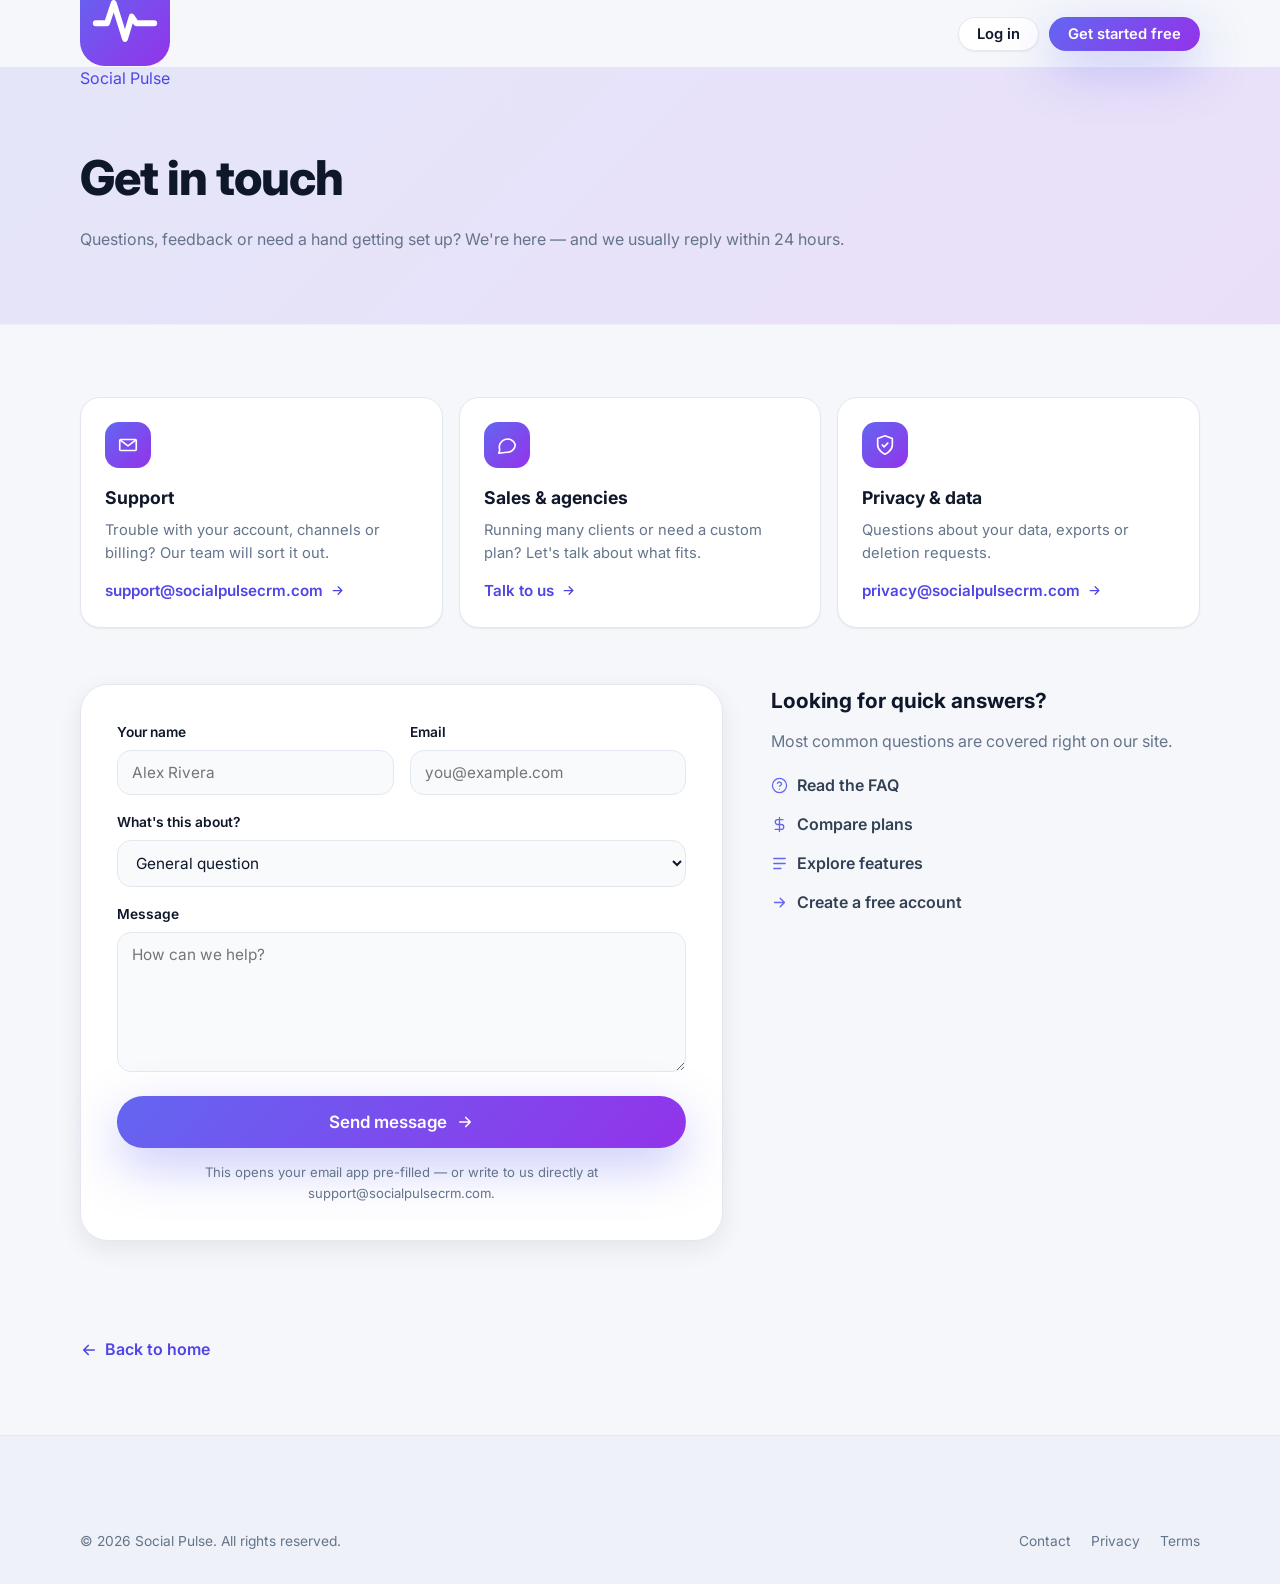
==== contact/index.html @ da322bde "landing" ====
<!DOCTYPE html>
<html lang="en">
<head>
  <meta charset="UTF-8" />
  <meta name="viewport" content="width=device-width, initial-scale=1.0" />
  <title>Contact &amp; Help — Social Pulse</title>
  <meta name="description" content="Get in touch with the Social Pulse team. Email support, sales and privacy, or send us a message — we usually reply within 24 hours." />
  <meta name="robots" content="index, follow" />
  <meta name="theme-color" content="#6366f1" />
  <link rel="canonical" href="https://socialpulsecrm.com/contact/" />
  <link rel="icon" href="/assets/favicon.svg" type="image/svg+xml" />

  <link rel="preconnect" href="https://fonts.googleapis.com" />
  <link rel="preconnect" href="https://fonts.gstatic.com" crossorigin />
  <link rel="preload" as="style" href="https://fonts.googleapis.com/css2?family=Inter:wght@400;500;600;700;800;900&display=swap" onload="this.onload=null;this.rel='stylesheet'" />
  <noscript><link rel="stylesheet" href="https://fonts.googleapis.com/css2?family=Inter:wght@400;500;600;700;800;900&display=swap" /></noscript>

  <link rel="stylesheet" href="/css/tokens.css" />
  <link rel="stylesheet" href="/css/base.css" />
  <link rel="stylesheet" href="/css/buttons.css" />
  <link rel="stylesheet" href="/css/footer.css" />
  <link rel="stylesheet" href="/css/legal.css" />
</head>
<body>
  <a class="skip-link" href="#main">Skip to content</a>

  <header class="legal-nav">
    <div class="container legal-nav__inner">
      <a class="brand" href="/" aria-label="Social Pulse home">
        <svg class="brand__mark" viewBox="0 0 40 40" fill="none" aria-hidden="true">
          <rect width="40" height="40" rx="11" fill="url(#bg)" />
          <path d="M7 21h5l3-9 5 16 3-10 2 3h8" stroke="#fff" stroke-width="2.6" stroke-linecap="round" stroke-linejoin="round" />
          <defs><linearGradient id="bg" x1="0" y1="0" x2="40" y2="40" gradientUnits="userSpaceOnUse"><stop stop-color="#6366f1" /><stop offset="1" stop-color="#9333ea" /></linearGradient></defs>
        </svg>
        Social Pulse
      </a>
      <div class="legal-nav__actions">
        <a class="btn btn-ghost btn-sm" href="https://app.socialpulsecrm.com/login">Log in</a>
        <a class="btn btn-primary btn-sm" href="https://app.socialpulsecrm.com/register">Get started free</a>
      </div>
    </div>
  </header>

  <section class="legal-hero">
    <div class="container">
      <h1>Get in touch</h1>
      <p>Questions, feedback or need a hand getting set up? We're here — and we usually reply within 24 hours.</p>
    </div>
  </section>

  <main id="main" class="contact">
    <!-- Contact methods -->
    <div class="contact__methods">
      <div class="cmethod">
        <div class="cmethod__icon"><svg viewBox="0 0 24 24" fill="none"><path d="M4 6h16a1 1 0 0 1 1 1v10a1 1 0 0 1-1 1H4a1 1 0 0 1-1-1V7a1 1 0 0 1 1-1Z" stroke="currentColor" stroke-width="1.8"/><path d="m4 7 8 6 8-6" stroke="currentColor" stroke-width="1.8" stroke-linecap="round" stroke-linejoin="round"/></svg></div>
        <h3>Support</h3>
        <p>Trouble with your account, channels or billing? Our team will sort it out.</p>
        <a href="mailto:support@socialpulsecrm.com">support@socialpulsecrm.com
          <svg viewBox="0 0 24 24" fill="none"><path d="M5 12h14M13 6l6 6-6 6" stroke="currentColor" stroke-width="2" stroke-linecap="round" stroke-linejoin="round"/></svg>
        </a>
      </div>
      <div class="cmethod">
        <div class="cmethod__icon"><svg viewBox="0 0 24 24" fill="none"><path d="M21 11.5a8.4 8.4 0 0 1-9 8.4L3 21l1.1-3.6A8.4 8.4 0 1 1 21 11.5Z" stroke="currentColor" stroke-width="1.8" stroke-linejoin="round"/></svg></div>
        <h3>Sales &amp; agencies</h3>
        <p>Running many clients or need a custom plan? Let's talk about what fits.</p>
        <a href="mailto:support@socialpulsecrm.com?subject=Sales%20enquiry">Talk to us
          <svg viewBox="0 0 24 24" fill="none"><path d="M5 12h14M13 6l6 6-6 6" stroke="currentColor" stroke-width="2" stroke-linecap="round" stroke-linejoin="round"/></svg>
        </a>
      </div>
      <div class="cmethod">
        <div class="cmethod__icon"><svg viewBox="0 0 24 24" fill="none"><path d="M12 22s8-3.5 8-10V5l-8-3-8 3v7c0 6.5 8 10 8 10Z" stroke="currentColor" stroke-width="1.8" stroke-linejoin="round"/><path d="m9 12 2 2 4-4" stroke="currentColor" stroke-width="1.8" stroke-linecap="round" stroke-linejoin="round"/></svg></div>
        <h3>Privacy &amp; data</h3>
        <p>Questions about your data, exports or deletion requests.</p>
        <a href="mailto:privacy@socialpulsecrm.com">privacy@socialpulsecrm.com
          <svg viewBox="0 0 24 24" fill="none"><path d="M5 12h14M13 6l6 6-6 6" stroke="currentColor" stroke-width="2" stroke-linecap="round" stroke-linejoin="round"/></svg>
        </a>
      </div>
    </div>

    <!-- Form + aside -->
    <div class="contact__layout">
      <form class="cform" id="contactForm" novalidate>
        <div class="cform__row">
          <div class="field">
            <label for="cf-name">Your name</label>
            <input id="cf-name" name="name" type="text" autocomplete="name" placeholder="Alex Rivera" required />
          </div>
          <div class="field">
            <label for="cf-email">Email</label>
            <input id="cf-email" name="email" type="email" autocomplete="email" placeholder="you@example.com" required />
          </div>
        </div>
        <div class="field" style="margin-bottom:16px">
          <label for="cf-topic">What's this about?</label>
          <select id="cf-topic" name="topic">
            <option>General question</option>
            <option>Support</option>
            <option>Sales &amp; agencies</option>
            <option>Billing</option>
            <option>Privacy &amp; data</option>
            <option>Feedback</option>
          </select>
        </div>
        <div class="field" style="margin-bottom:18px">
          <label for="cf-message">Message</label>
          <textarea id="cf-message" name="message" placeholder="How can we help?" required></textarea>
        </div>
        <button type="submit" class="btn btn-primary btn-lg">
          Send message
          <svg viewBox="0 0 24 24" fill="none" aria-hidden="true"><path d="M5 12h14M13 6l6 6-6 6" stroke="currentColor" stroke-width="2.2" stroke-linecap="round" stroke-linejoin="round"/></svg>
        </button>
        <p class="cform__note" id="contactNote">This opens your email app pre-filled — or write to us directly at support@socialpulsecrm.com.</p>
      </form>

      <aside class="cform__aside">
        <h3>Looking for quick answers?</h3>
        <p>Most common questions are covered right on our site.</p>
        <ul class="cform__links">
          <li><a href="/#faq"><svg viewBox="0 0 24 24" fill="none"><path d="M9.1 9a3 3 0 0 1 5.8 1c0 2-3 3-3 3M12 17h.01M12 22a10 10 0 1 0 0-20 10 10 0 0 0 0 20Z" stroke="currentColor" stroke-width="1.8" stroke-linecap="round" stroke-linejoin="round"/></svg> Read the FAQ</a></li>
          <li><a href="/#pricing"><svg viewBox="0 0 24 24" fill="none"><path d="M12 2v20M17 5H9.5a3.5 3.5 0 0 0 0 7h5a3.5 3.5 0 0 1 0 7H6" stroke="currentColor" stroke-width="1.8" stroke-linecap="round"/></svg> Compare plans</a></li>
          <li><a href="/#features"><svg viewBox="0 0 24 24" fill="none"><path d="M4 5h16M4 12h16M4 19h10" stroke="currentColor" stroke-width="2" stroke-linecap="round"/></svg> Explore features</a></li>
          <li><a href="https://app.socialpulsecrm.com/register"><svg viewBox="0 0 24 24" fill="none"><path d="M5 12h14M13 6l6 6-6 6" stroke="currentColor" stroke-width="2" stroke-linecap="round" stroke-linejoin="round"/></svg> Create a free account</a></li>
        </ul>
      </aside>
    </div>

    <a class="legal__back" href="/">
      <svg viewBox="0 0 24 24" width="18" height="18" fill="none" aria-hidden="true"><path d="M19 12H5M11 18l-6-6 6-6" stroke="currentColor" stroke-width="2.2" stroke-linecap="round" stroke-linejoin="round"/></svg>
      Back to home
    </a>
  </main>

  <footer class="footer">
    <div class="container">
      <div class="footer__bottom" style="margin-top:0;border-top:0">
        <span>© 2026 Social Pulse. All rights reserved.</span>
        <nav aria-label="Legal">
          <a href="/contact/">Contact</a>
          <a href="/privacy/">Privacy</a>
          <a href="/terms/">Terms</a>
        </nav>
      </div>
    </div>
  </footer>

  <script src="/js/contact.js" defer></script>
</body>
</html>
---- css/tokens.css ----
/* ============================================================
   Social Pulse — Design tokens
   Brand, neutrals (light + dark), shadows, shape, layout.
   ============================================================ */

:root {
  /* Brand */
  --brand-600: #4f46e5;
  --brand-500: #6366f1;
  --brand-400: #818cf8;
  --violet-600: #7c3aed;
  --violet-500: #9333ea;
  --violet-400: #a855f7;
  --gradient: linear-gradient(135deg, #6366f1 0%, #9333ea 100%);
  --gradient-soft: linear-gradient(135deg, rgba(99, 102, 241, 0.12), rgba(147, 51, 234, 0.12));

  /* Neutrals (light) */
  --bg: #f6f7fb;
  --bg-2: #eef1f8;
  --surface: #ffffff;
  --surface-2: #f8fafc;
  --border: #e3e8f0;
  --border-soft: #edf1f7;
  --ink: #0f172a;
  --text: #334155;
  --muted: #64748b;
  --on-brand: #ffffff;

  /* Accents */
  --success: #16a34a;
  --success-soft: #dcfce7;
  --shadow-sm: 0 1px 2px rgba(15, 23, 42, 0.06);
  --shadow-md: 0 8px 24px rgba(15, 23, 42, 0.08);
  --shadow-lg: 0 24px 60px rgba(15, 23, 42, 0.14);
  --shadow-brand: 0 18px 50px rgba(99, 102, 241, 0.35);

  /* Shape */
  --r-sm: 8px;
  --r-md: 14px;
  --r-lg: 20px;
  --r-xl: 28px;
  --r-full: 999px;

  /* Layout */
  --container: 1160px;
  --nav-h: 68px;

  --font: "Inter", -apple-system, BlinkMacSystemFont, "Segoe UI", Roboto,
    Helvetica, Arial, sans-serif;
}

@media (prefers-color-scheme: dark) {
  :root {
    --bg: #0d1117;
    --bg-2: #12161f;
    --surface: #191f29;
    --surface-2: #212834;
    --border: #2c3543;
    --border-soft: #232b37;
    --ink: #f1f5fb;
    --text: #c4cdda;
    --muted: #94a1b4;
    --gradient-soft: linear-gradient(135deg, rgba(99, 102, 241, 0.18), rgba(147, 51, 234, 0.18));
    --success-soft: rgba(34, 197, 94, 0.16);
    --shadow-sm: 0 1px 2px rgba(0, 0, 0, 0.4);
    --shadow-md: 0 10px 30px rgba(0, 0, 0, 0.45);
    --shadow-lg: 0 26px 64px rgba(0, 0, 0, 0.55);
  }
}
---- css/base.css ----
/* ============================================================
   Base — reset, typography, a11y, layout helpers, section heads
   ============================================================ */

*,
*::before,
*::after {
  box-sizing: border-box;
  margin: 0;
  padding: 0;
}

html {
  scroll-behavior: smooth;
  -webkit-text-size-adjust: 100%;
}

@media (prefers-reduced-motion: reduce) {
  html {
    scroll-behavior: auto;
  }
  *,
  *::before,
  *::after {
    animation-duration: 0.001ms !important;
    transition-duration: 0.001ms !important;
    scroll-behavior: auto !important;
  }
}

body {
  font-family: var(--font);
  background: var(--bg);
  color: var(--text);
  line-height: 1.6;
  -webkit-font-smoothing: antialiased;
  text-rendering: optimizeLegibility;
  overflow-x: hidden;
}

img,
svg {
  display: block;
  max-width: 100%;
}

a {
  color: var(--brand-600);
  text-decoration: none;
}

button {
  font-family: inherit;
  cursor: pointer;
}

:focus-visible {
  outline: 3px solid var(--brand-500);
  outline-offset: 2px;
  border-radius: 4px;
}

h1,
h2,
h3,
h4 {
  color: var(--ink);
}

/* ---------- Skip link ---------- */
.skip-link {
  position: absolute;
  left: -999px;
  top: 0;
  z-index: 100;
  background: var(--ink);
  color: #fff;
  padding: 10px 18px;
  border-radius: 0 0 var(--r-sm) 0;
}
.skip-link:focus {
  left: 0;
}

/* ---------- Layout helpers ---------- */
.container {
  width: 100%;
  max-width: var(--container);
  margin-inline: auto;
  padding-inline: 20px;
}

section {
  position: relative;
}

.section-pad {
  padding-block: clamp(56px, 9vw, 112px);
}

.eyebrow {
  display: inline-flex;
  align-items: center;
  gap: 8px;
  font-size: 0.8rem;
  font-weight: 700;
  letter-spacing: 0.08em;
  text-transform: uppercase;
  color: var(--brand-600);
  background: var(--gradient-soft);
  padding: 6px 14px;
  border-radius: var(--r-full);
}

.section-head {
  max-width: 720px;
  margin-inline: auto;
  text-align: center;
  margin-bottom: clamp(40px, 6vw, 64px);
}

.section-head h2 {
  font-size: clamp(1.9rem, 4.2vw, 3rem);
  line-height: 1.1;
  letter-spacing: -0.02em;
  color: var(--ink);
  margin-block: 18px 14px;
  font-weight: 800;
}

.section-head p {
  font-size: clamp(1.02rem, 2vw, 1.2rem);
  color: var(--muted);
}

.gradient-text {
  background: var(--gradient);
  -webkit-background-clip: text;
  background-clip: text;
  -webkit-text-fill-color: transparent;
  color: transparent;
}
---- css/buttons.css ----
/* ============================================================
   Buttons — primary, ghost (also the nav "Log in" button), light
   ============================================================ */

.btn {
  display: inline-flex;
  align-items: center;
  justify-content: center;
  gap: 9px;
  font-weight: 600;
  font-size: 1rem;
  padding: 13px 24px;
  border-radius: var(--r-full);
  border: 1.5px solid transparent;
  transition: transform 0.18s ease, box-shadow 0.18s ease, background 0.18s ease,
    border-color 0.18s ease, color 0.18s ease;
  white-space: nowrap;
  line-height: 1;
}
.btn svg {
  width: 18px;
  height: 18px;
}
.btn-primary {
  background: var(--gradient);
  color: var(--on-brand);
  box-shadow: var(--shadow-brand);
}
.btn-primary:hover {
  transform: translateY(-2px);
  box-shadow: 0 22px 60px rgba(99, 102, 241, 0.45);
}
.btn-ghost {
  background: var(--surface);
  color: var(--ink);
  border-color: var(--border);
  box-shadow: var(--shadow-sm);
}
.btn-ghost:hover {
  transform: translateY(-2px);
  border-color: var(--brand-400);
  box-shadow: var(--shadow-md);
}
.btn-light {
  background: rgba(255, 255, 255, 0.14);
  color: #fff;
  border-color: rgba(255, 255, 255, 0.3);
  backdrop-filter: blur(8px);
}
.btn-light:hover {
  background: rgba(255, 255, 255, 0.22);
  transform: translateY(-2px);
}
.btn-lg {
  padding: 16px 30px;
  font-size: 1.06rem;
}
.btn-sm {
  padding: 9px 18px;
  font-size: 0.92rem;
}
---- css/footer.css ----
/* ============================================================
   CTA banner, footer, reveal-on-scroll
   ============================================================ */

.cta {
  position: relative;
  background: var(--gradient);
  border-radius: var(--r-xl);
  padding: clamp(40px, 7vw, 72px);
  text-align: center;
  overflow: hidden;
  box-shadow: var(--shadow-brand);
}
.cta::before {
  content: "";
  position: absolute;
  inset: 0;
  background: radial-gradient(circle at 20% 20%, rgba(255, 255, 255, 0.22), transparent 55%),
    radial-gradient(circle at 80% 80%, rgba(255, 255, 255, 0.15), transparent 55%);
  pointer-events: none;
}
.cta > * {
  position: relative;
}
.cta h2 {
  color: #fff;
  font-size: clamp(1.8rem, 4.4vw, 2.8rem);
  letter-spacing: -0.02em;
  font-weight: 800;
  margin-bottom: 14px;
  line-height: 1.1;
}
.cta p {
  color: rgba(255, 255, 255, 0.92);
  font-size: 1.12rem;
  max-width: 560px;
  margin: 0 auto 28px;
}
.cta__btns {
  display: flex;
  flex-wrap: wrap;
  gap: 14px;
  justify-content: center;
}
.cta .btn-primary {
  background: #fff;
  color: var(--brand-600);
  box-shadow: 0 14px 40px rgba(0, 0, 0, 0.2);
}
.cta .btn-primary:hover {
  background: #fff;
  color: var(--violet-600);
}

/* ---------- Footer ---------- */
.footer {
  background: var(--bg-2);
  border-top: 1px solid var(--border);
  padding-block: clamp(48px, 7vw, 72px) 32px;
}
.footer__grid {
  display: grid;
  gap: 38px;
  grid-template-columns: 1fr;
}
.footer__brand p {
  color: var(--muted);
  font-size: 0.92rem;
  margin: 14px 0 18px;
  max-width: 300px;
}
.footer__social {
  display: flex;
  gap: 10px;
}
.footer__social a {
  width: 38px;
  height: 38px;
  border-radius: var(--r-sm);
  border: 1px solid var(--border);
  background: var(--surface);
  display: grid;
  place-items: center;
  color: var(--muted);
  transition: color 0.18s ease, border-color 0.18s ease, transform 0.18s ease;
}
.footer__social a:hover {
  color: var(--brand-600);
  border-color: var(--brand-400);
  transform: translateY(-2px);
}
.footer__social svg {
  width: 18px;
  height: 18px;
}
.footer__cols {
  display: grid;
  gap: 32px;
  grid-template-columns: 1fr 1fr;
}
.footer__col h5 {
  font-size: 0.8rem;
  font-weight: 700;
  letter-spacing: 0.06em;
  text-transform: uppercase;
  color: var(--ink);
  margin-bottom: 14px;
}
.footer__col a {
  display: block;
  color: var(--muted);
  font-size: 0.92rem;
  padding: 5px 0;
  transition: color 0.16s ease;
}
.footer__col a:hover {
  color: var(--brand-600);
}
.footer__bottom {
  margin-top: 40px;
  padding-top: 22px;
  border-top: 1px solid var(--border);
  display: flex;
  flex-wrap: wrap;
  gap: 12px;
  align-items: center;
  justify-content: space-between;
  color: var(--muted);
  font-size: 0.86rem;
}
.footer__bottom nav {
  display: flex;
  gap: 20px;
}
.footer__bottom a {
  color: var(--muted);
}
.footer__bottom a:hover {
  color: var(--brand-600);
}
@media (min-width: 720px) {
  .footer__cols {
    grid-template-columns: repeat(4, 1fr);
  }
}
@media (min-width: 940px) {
  .footer__grid {
    grid-template-columns: 1.4fr 2.6fr;
  }
}

/* ---------- Reveal on scroll ---------- */
/* Visible by default; only hidden when JS is active (.js on <html>),
   so no-JS users always see content. */
.reveal {
  transition: opacity 0.6s ease, transform 0.6s ease;
}
.js .reveal {
  opacity: 0;
  transform: translateY(24px);
}
.js .reveal.in {
  opacity: 1;
  transform: none;
}
@media (prefers-reduced-motion: reduce) {
  .js .reveal {
    opacity: 1;
    transform: none;
  }
}
---- css/legal.css ----
/* ============================================================
   Legal pages (privacy / terms) + Contact page
   ============================================================ */

.legal-nav {
  position: sticky;
  top: 0;
  z-index: 50;
  height: var(--nav-h);
  background: color-mix(in srgb, var(--bg) 90%, transparent);
  backdrop-filter: saturate(180%) blur(14px);
  border-bottom: 1px solid var(--border);
}
.legal-nav__inner {
  height: var(--nav-h);
  display: flex;
  align-items: center;
  justify-content: space-between;
  gap: 14px;
}
.legal-nav__actions {
  display: flex;
  align-items: center;
  gap: 10px;
}
.legal-hero {
  background: var(--gradient-soft);
  border-bottom: 1px solid var(--border-soft);
  padding-block: clamp(40px, 7vw, 72px);
}
.legal-hero h1 {
  font-size: clamp(2rem, 5vw, 3rem);
  letter-spacing: -0.02em;
  font-weight: 800;
}
.legal-hero p {
  color: var(--muted);
  margin-top: 10px;
}
.legal {
  max-width: 820px;
  margin-inline: auto;
  padding: clamp(40px, 7vw, 72px) 20px;
}
.legal__toc {
  display: flex;
  flex-wrap: wrap;
  gap: 10px 18px;
  padding-bottom: 26px;
  margin-bottom: 30px;
  border-bottom: 1px solid var(--border);
}
.legal__toc a {
  font-weight: 600;
  font-size: 0.92rem;
}
.legal h2 {
  font-size: 1.35rem;
  margin-top: 36px;
  margin-bottom: 12px;
  color: var(--ink);
  letter-spacing: -0.01em;
  scroll-margin-top: calc(var(--nav-h) + 12px);
}
.legal h2:first-of-type {
  margin-top: 0;
}
.legal p,
.legal li {
  color: var(--text);
  margin-bottom: 12px;
  font-size: 1rem;
}
.legal ul {
  padding-left: 22px;
  margin-bottom: 14px;
}
.legal li {
  margin-bottom: 8px;
}
.legal strong {
  color: var(--ink);
}
.legal hr {
  border: 0;
  border-top: 1px solid var(--border);
  margin-block: 48px;
}
.legal__back {
  display: inline-flex;
  align-items: center;
  gap: 7px;
  margin-top: 40px;
  font-weight: 600;
}

/* ---------- Contact page ---------- */
.contact {
  max-width: var(--container);
  margin-inline: auto;
  padding: clamp(40px, 7vw, 72px) 20px;
  display: grid;
  gap: clamp(32px, 5vw, 56px);
}
.contact__methods {
  display: grid;
  gap: 16px;
  grid-template-columns: 1fr;
}
.cmethod {
  background: var(--surface);
  border: 1px solid var(--border);
  border-radius: var(--r-lg);
  padding: 24px;
  box-shadow: var(--shadow-sm);
  transition: transform 0.18s ease, box-shadow 0.18s ease, border-color 0.18s ease;
}
.cmethod:hover {
  transform: translateY(-3px);
  box-shadow: var(--shadow-md);
  border-color: var(--brand-400);
}
.cmethod__icon {
  width: 46px;
  height: 46px;
  border-radius: var(--r-md);
  display: grid;
  place-items: center;
  color: #fff;
  background: var(--gradient);
  margin-bottom: 16px;
}
.cmethod__icon svg {
  width: 22px;
  height: 22px;
}
.cmethod h3 {
  font-size: 1.1rem;
  margin-bottom: 6px;
}
.cmethod p {
  color: var(--muted);
  font-size: 0.92rem;
  margin-bottom: 12px;
}
.cmethod a {
  font-weight: 600;
  font-size: 0.95rem;
  display: inline-flex;
  align-items: center;
  gap: 7px;
}
.cmethod a svg {
  width: 15px;
  height: 15px;
}
@media (min-width: 760px) {
  .contact__methods {
    grid-template-columns: repeat(3, 1fr);
  }
}

/* Contact form */
.contact__layout {
  display: grid;
  gap: clamp(28px, 5vw, 48px);
  align-items: start;
}
.cform {
  background: var(--surface);
  border: 1px solid var(--border);
  border-radius: var(--r-xl);
  padding: clamp(24px, 4vw, 36px);
  box-shadow: var(--shadow-md);
}
.cform__row {
  display: grid;
  gap: 16px;
  margin-bottom: 16px;
}
.field {
  display: grid;
  gap: 7px;
}
.field label {
  font-size: 0.86rem;
  font-weight: 600;
  color: var(--ink);
}
.field input,
.field select,
.field textarea {
  font-family: inherit;
  font-size: 0.96rem;
  color: var(--ink);
  background: var(--surface-2);
  border: 1.5px solid var(--border);
  border-radius: var(--r-md);
  padding: 12px 14px;
  transition: border-color 0.16s ease, box-shadow 0.16s ease;
  width: 100%;
}
.field input:focus,
.field select:focus,
.field textarea:focus {
  outline: none;
  border-color: var(--brand-500);
  box-shadow: 0 0 0 3px rgba(99, 102, 241, 0.18);
}
.field textarea {
  resize: vertical;
  min-height: 140px;
}
.cform .btn {
  width: 100%;
  margin-top: 6px;
}
.cform__note {
  margin-top: 14px;
  text-align: center;
  color: var(--muted);
  font-size: 0.82rem;
}
.cform__aside h3 {
  font-size: 1.3rem;
  margin-bottom: 12px;
}
.cform__aside p {
  color: var(--muted);
  margin-bottom: 18px;
}
.cform__links {
  list-style: none;
  display: grid;
  gap: 10px;
}
.cform__links a {
  display: inline-flex;
  align-items: center;
  gap: 9px;
  font-weight: 600;
  color: var(--text);
}
.cform__links a:hover {
  color: var(--brand-600);
}
.cform__links svg {
  width: 17px;
  height: 17px;
  color: var(--brand-500);
}
@media (min-width: 880px) {
  .cform__row {
    grid-template-columns: 1fr 1fr;
  }
  .contact__layout {
    grid-template-columns: 1.5fr 1fr;
  }
}
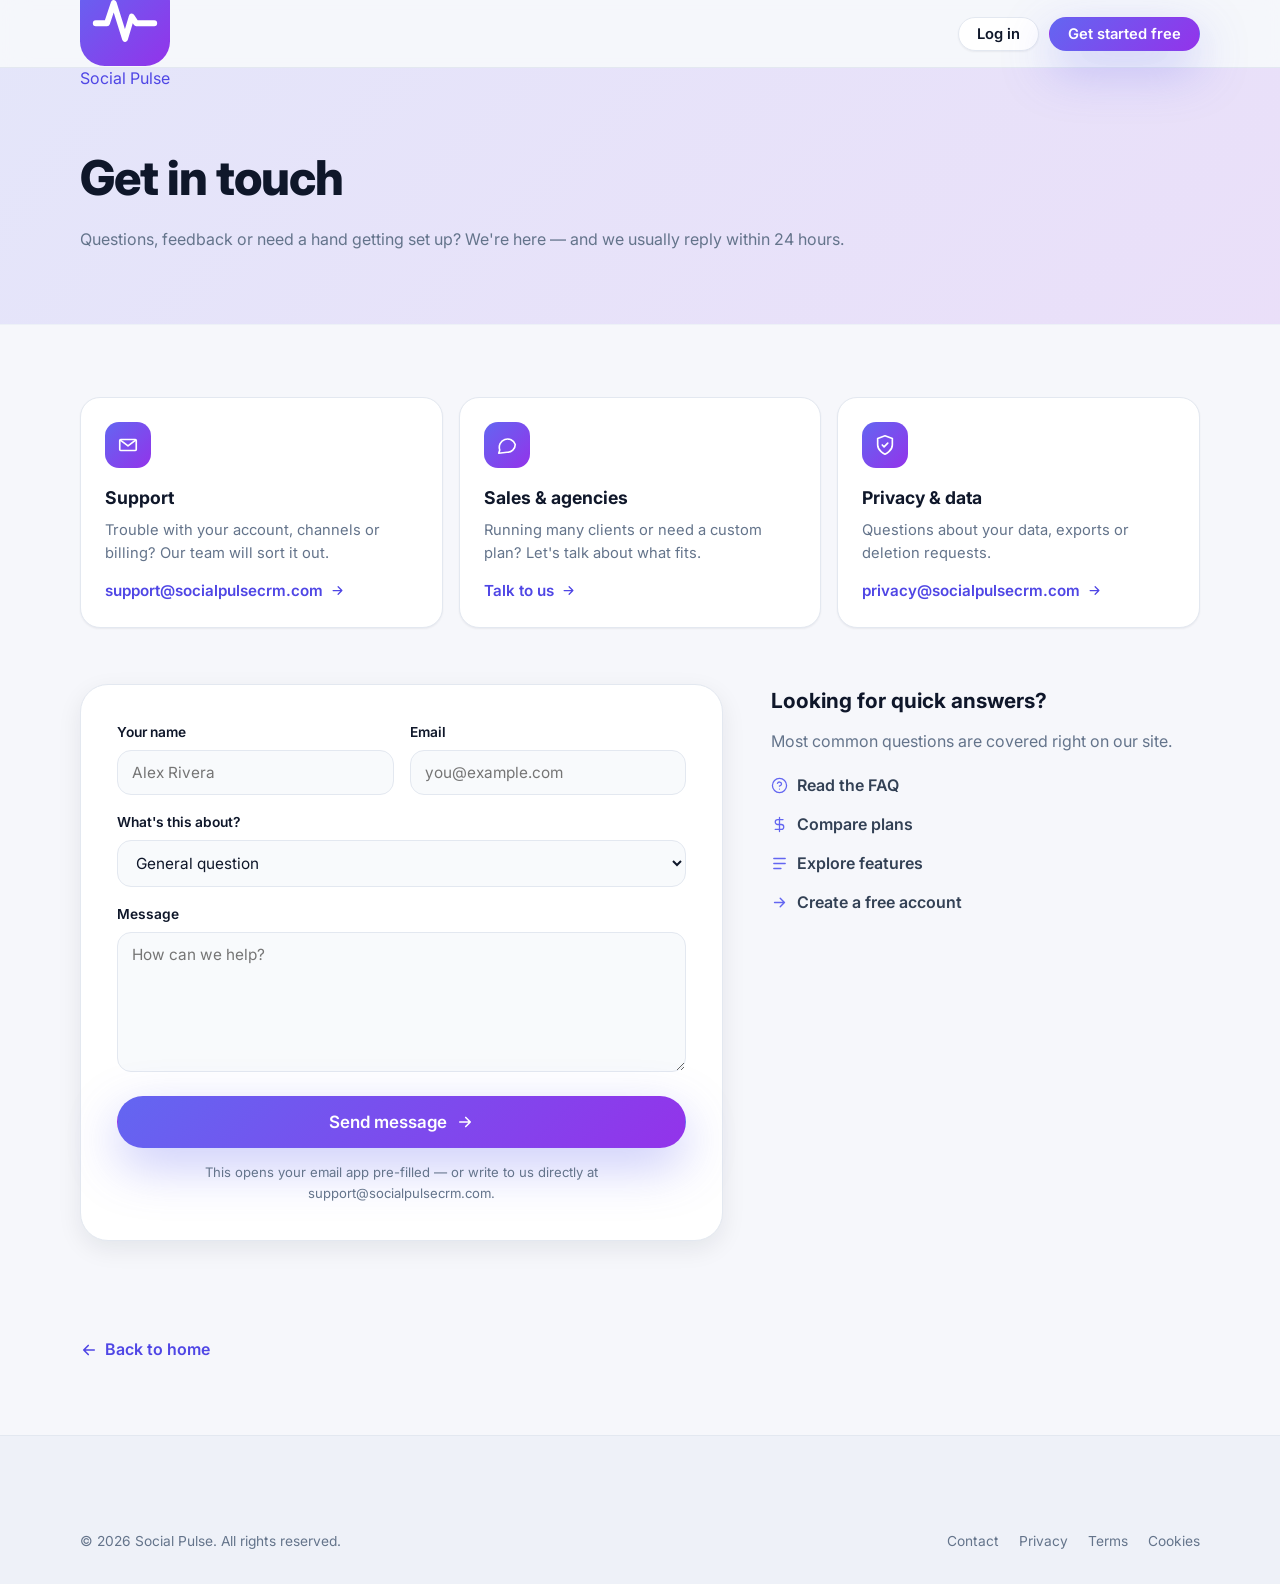
==== commit 68e2b163: "policies improvements" ====
--- a/contact/index.html
+++ b/contact/index.html
@@ -8,7 +8,11 @@
   <meta name="robots" content="index, follow" />
   <meta name="theme-color" content="#6366f1" />
   <link rel="canonical" href="https://socialpulsecrm.com/contact/" />
+  <link rel="icon" href="/assets/favicon-48.png" sizes="48x48" type="image/png" />
+  <link rel="icon" href="/assets/favicon-192.png" sizes="192x192" type="image/png" />
+  <link rel="icon" href="/assets/favicon-512.png" sizes="512x512" type="image/png" />
   <link rel="icon" href="/assets/favicon.svg" type="image/svg+xml" />
+  <link rel="apple-touch-icon" sizes="192x192" href="/assets/favicon-192.png" />
 
   <link rel="preconnect" href="https://fonts.googleapis.com" />
   <link rel="preconnect" href="https://fonts.gstatic.com" crossorigin />
@@ -138,6 +142,7 @@
           <a href="/contact/">Contact</a>
           <a href="/privacy/">Privacy</a>
           <a href="/terms/">Terms</a>
+          <a href="/cookies/">Cookies</a>
         </nav>
       </div>
     </div>
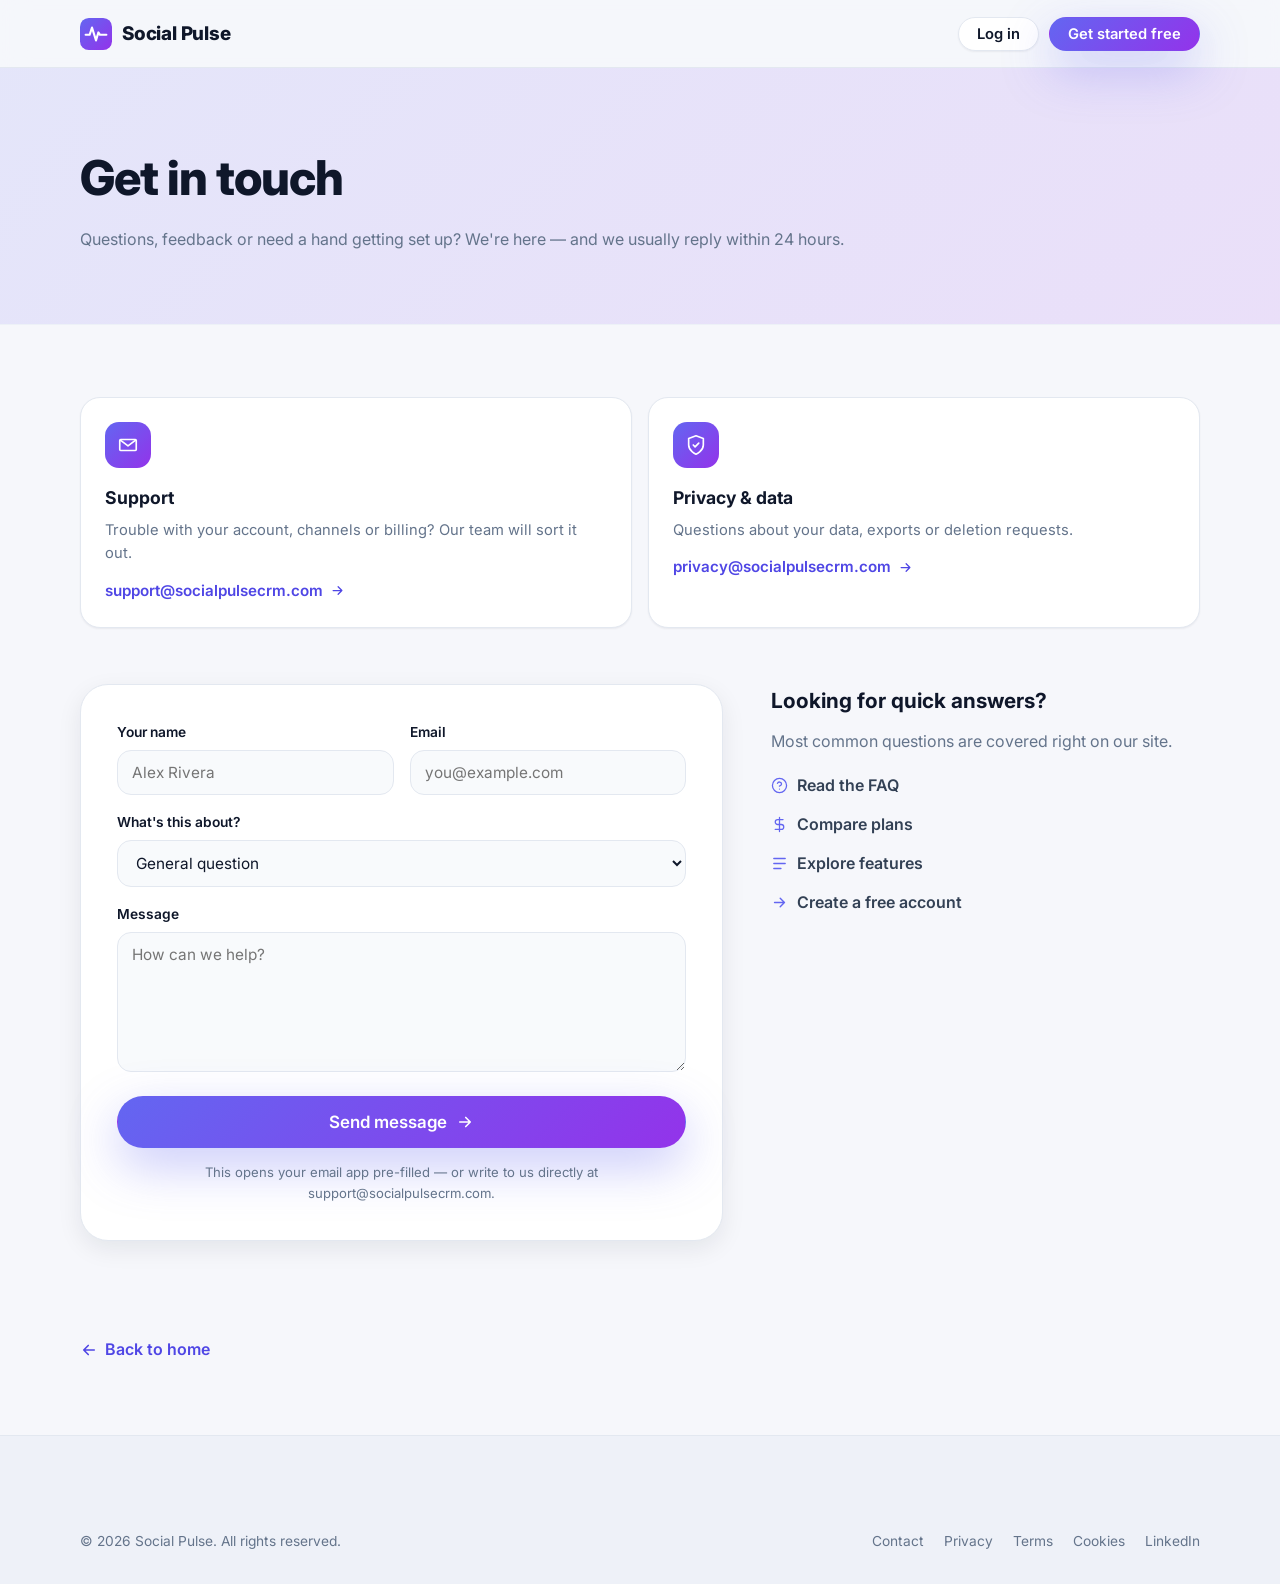
==== commit 205ac761: "fix" ====
--- a/contact/index.html
+++ b/contact/index.html
@@ -31,7 +31,7 @@
   <header class="legal-nav">
     <div class="container legal-nav__inner">
       <a class="brand" href="/" aria-label="Social Pulse home">
-        <svg class="brand__mark" viewBox="0 0 40 40" fill="none" aria-hidden="true">
+        <svg class="brand__mark" width="32" height="32" viewBox="0 0 40 40" fill="none" aria-hidden="true">
           <rect width="40" height="40" rx="11" fill="url(#bg)" />
           <path d="M7 21h5l3-9 5 16 3-10 2 3h8" stroke="#fff" stroke-width="2.6" stroke-linecap="round" stroke-linejoin="round" />
           <defs><linearGradient id="bg" x1="0" y1="0" x2="40" y2="40" gradientUnits="userSpaceOnUse"><stop stop-color="#6366f1" /><stop offset="1" stop-color="#9333ea" /></linearGradient></defs>
@@ -64,14 +64,6 @@
         </a>
       </div>
       <div class="cmethod">
-        <div class="cmethod__icon"><svg viewBox="0 0 24 24" fill="none"><path d="M21 11.5a8.4 8.4 0 0 1-9 8.4L3 21l1.1-3.6A8.4 8.4 0 1 1 21 11.5Z" stroke="currentColor" stroke-width="1.8" stroke-linejoin="round"/></svg></div>
-        <h3>Sales &amp; agencies</h3>
-        <p>Running many clients or need a custom plan? Let's talk about what fits.</p>
-        <a href="mailto:support@socialpulsecrm.com?subject=Sales%20enquiry">Talk to us
-          <svg viewBox="0 0 24 24" fill="none"><path d="M5 12h14M13 6l6 6-6 6" stroke="currentColor" stroke-width="2" stroke-linecap="round" stroke-linejoin="round"/></svg>
-        </a>
-      </div>
-      <div class="cmethod">
         <div class="cmethod__icon"><svg viewBox="0 0 24 24" fill="none"><path d="M12 22s8-3.5 8-10V5l-8-3-8 3v7c0 6.5 8 10 8 10Z" stroke="currentColor" stroke-width="1.8" stroke-linejoin="round"/><path d="m9 12 2 2 4-4" stroke="currentColor" stroke-width="1.8" stroke-linecap="round" stroke-linejoin="round"/></svg></div>
         <h3>Privacy &amp; data</h3>
         <p>Questions about your data, exports or deletion requests.</p>
@@ -99,7 +91,6 @@
           <select id="cf-topic" name="topic">
             <option>General question</option>
             <option>Support</option>
-            <option>Sales &amp; agencies</option>
             <option>Billing</option>
             <option>Privacy &amp; data</option>
             <option>Feedback</option>
@@ -143,6 +134,7 @@
           <a href="/privacy/">Privacy</a>
           <a href="/terms/">Terms</a>
           <a href="/cookies/">Cookies</a>
+          <a href="https://www.linkedin.com/company/145291337/" target="_blank" rel="noopener noreferrer">LinkedIn</a>
         </nav>
       </div>
     </div>
--- a/css/base.css
+++ b/css/base.css
@@ -47,6 +47,29 @@
 a {
   color: var(--brand-600);
   text-decoration: none;
+}
+
+/* ---------- Brand logo & mark (shared across all headers & footers) ---------- */
+.brand {
+  display: inline-flex;
+  align-items: center;
+  gap: 10px;
+  font-weight: 800;
+  font-size: 1.18rem;
+  color: var(--ink);
+  letter-spacing: -0.01em;
+  text-decoration: none;
+  line-height: 1;
+}
+
+.brand:hover {
+  color: var(--ink);
+}
+
+.brand__mark {
+  width: 32px;
+  height: 32px;
+  flex: none;
 }
 
 button {
--- a/css/legal.css
+++ b/css/legal.css
@@ -18,6 +18,25 @@
   justify-content: space-between;
   gap: 14px;
 }
+.legal-nav .brand {
+  display: inline-flex;
+  align-items: center;
+  gap: 10px;
+  font-weight: 800;
+  font-size: 1.18rem;
+  color: var(--ink);
+  letter-spacing: -0.01em;
+  text-decoration: none;
+  line-height: 1;
+}
+.legal-nav .brand:hover {
+  color: var(--ink);
+}
+.legal-nav .brand__mark {
+  width: 32px;
+  height: 32px;
+  flex: none;
+}
 .legal-nav__actions {
   display: flex;
   align-items: center;
@@ -154,9 +173,9 @@
   width: 15px;
   height: 15px;
 }
-@media (min-width: 760px) {
+@media (min-width: 640px) {
   .contact__methods {
-    grid-template-columns: repeat(3, 1fr);
+    grid-template-columns: repeat(2, 1fr);
   }
 }
 
